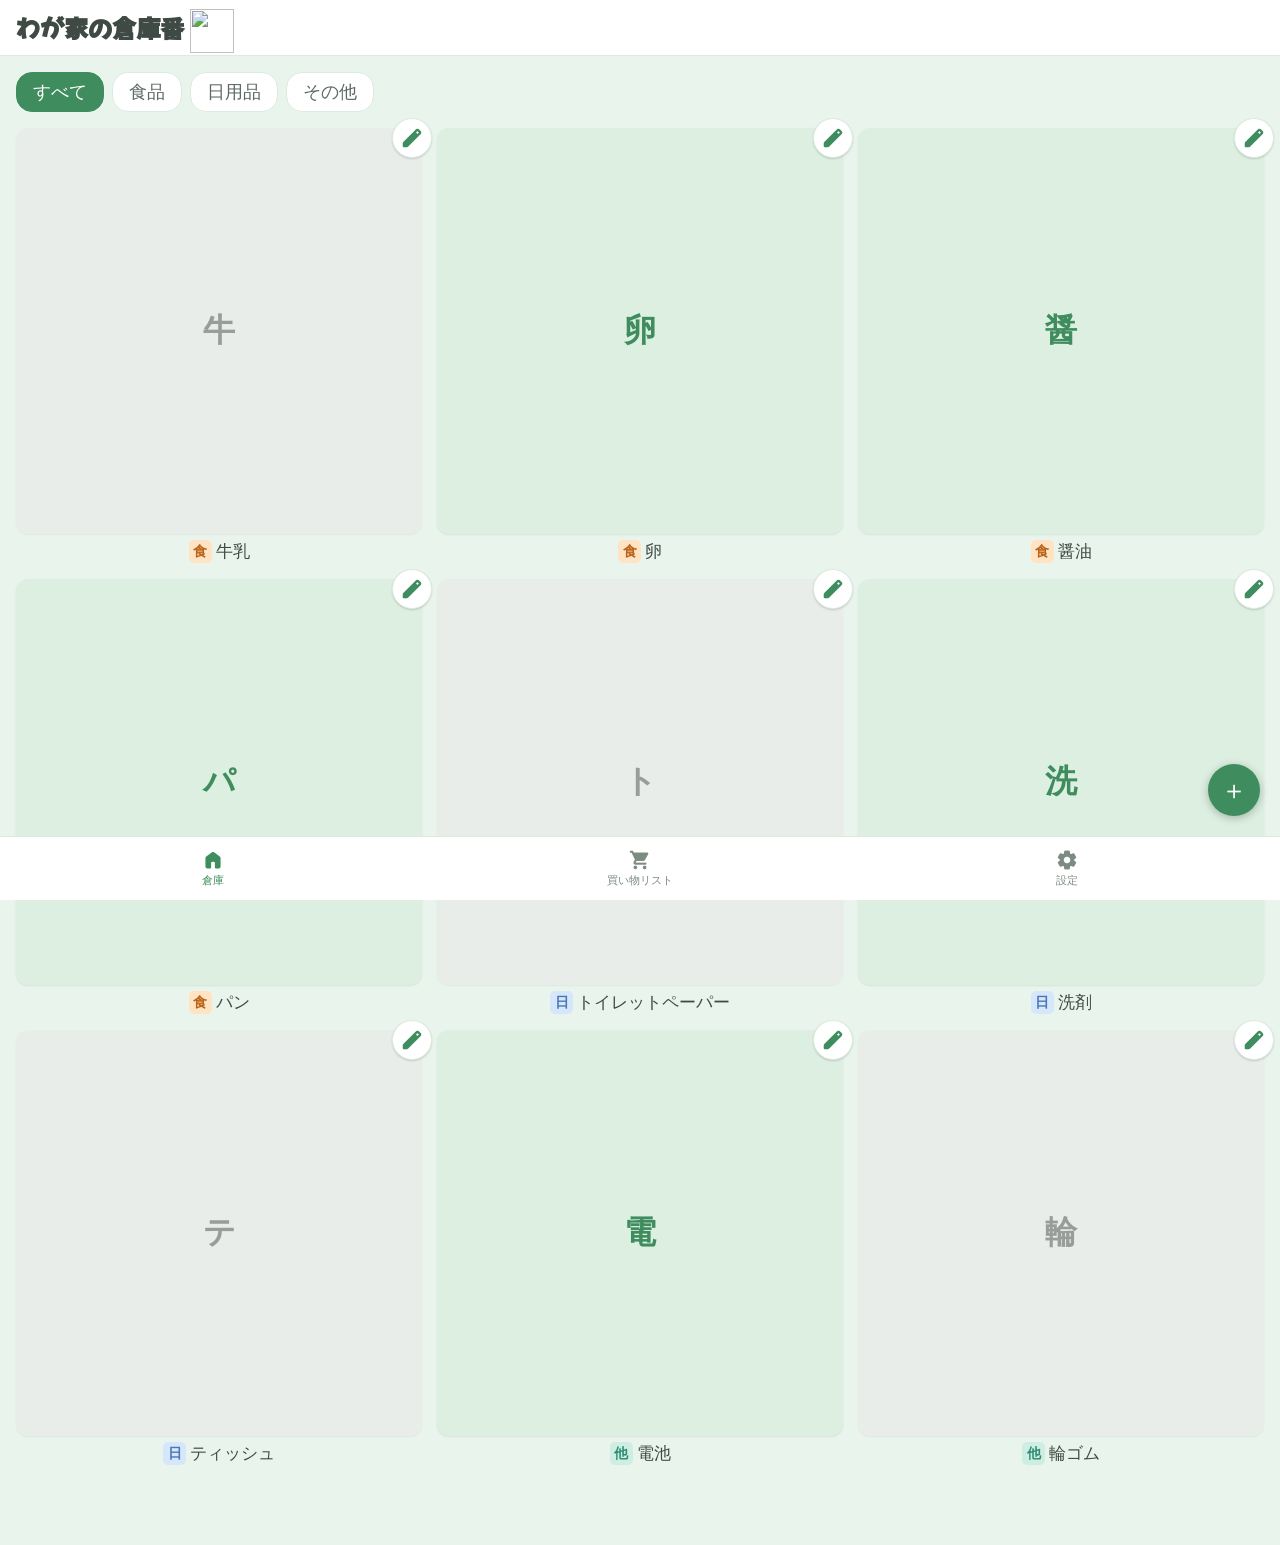
==== src/index.html @ d00335a4 "Revert "設定案内をボトムシート(案2)からトースト(案3)に変更" This reverts commit c7329b6954c779e43ad8dcbc93a99f9a216c4f69." ====
<!DOCTYPE html>
<html lang="ja">
<head>
  <meta charset="UTF-8">
  <meta name="viewport" content="width=device-width, initial-scale=1.0">
  <title>わが家の倉庫番</title>
  <link rel="preconnect" href="https://fonts.googleapis.com">
  <link rel="preconnect" href="https://fonts.gstatic.com" crossorigin>
  <link rel="stylesheet" href="https://fonts.googleapis.com/css2?family=Mochiy+Pop+One&display=swap">
  <link rel="stylesheet" href="https://fonts.googleapis.com/css2?family=Material+Symbols+Rounded:opsz,wght,FILL,GRAD@20..48,100..700,0..1,-50..200&display=block">
  <link rel="stylesheet" href="style.css">
</head>
<body>
  <!-- S2: ホーム画面（在庫リスト） -->
  <section id="screen-home" class="screen">
    <header class="app-header">
      <span class="app-header__title">
        わが家の倉庫番
        <img
          class="app-header__title-icon"
          src="https://cdn.jsdelivr.net/gh/microsoft/fluentui-emoji@main/assets/House/Color/house_color.svg"
          alt=""
        >
      </span>
    </header>

    <main class="app-main">
      <div id="category-tabs" class="category-tabs"></div>
      <div id="item-list" class="item-list"></div>
    </main>

    <button id="fab-add-item" class="fab" type="button" aria-label="アイテムを追加">＋</button>

    <nav class="bottom-nav">
      <button class="bottom-nav__item is-active" type="button" data-screen="screen-home">
        <span class="bottom-nav__icon material-symbols-rounded">home</span>
        <span class="bottom-nav__label">倉庫</span>
      </button>
      <button class="bottom-nav__item" type="button" data-screen="screen-shopping">
        <span class="bottom-nav__icon material-symbols-rounded">shopping_cart</span>
        <span class="bottom-nav__label">買い物リスト</span>
      </button>
      <button class="bottom-nav__item js-settings-btn" type="button">
        <span class="bottom-nav__icon material-symbols-rounded">settings</span>
        <span class="bottom-nav__label">設定</span>
      </button>
    </nav>
  </section>

  <!-- S3: 買い物リスト画面 -->
  <section id="screen-shopping" class="screen" hidden>
    <header class="app-header">
      <span class="app-header__title">買い物リスト</span>
      <span id="shopping-count" class="app-header__count"></span>
    </header>

    <main class="app-main">
      <div id="shopping-list"></div>
      <button id="finish-shopping-btn" class="finish-shopping-btn" type="button" hidden>買い物終了</button>
    </main>

    <nav class="bottom-nav">
      <button class="bottom-nav__item" type="button" data-screen="screen-home">
        <span class="bottom-nav__icon material-symbols-rounded">home</span>
        <span class="bottom-nav__label">倉庫</span>
      </button>
      <button class="bottom-nav__item is-active" type="button" data-screen="screen-shopping">
        <span class="bottom-nav__icon material-symbols-rounded">shopping_cart</span>
        <span class="bottom-nav__label">買い物リスト</span>
      </button>
      <button class="bottom-nav__item js-settings-btn" type="button">
        <span class="bottom-nav__icon material-symbols-rounded">settings</span>
        <span class="bottom-nav__label">設定</span>
      </button>
    </nav>
  </section>

  <!-- S5: アイコン選択画面 -->
  <section id="screen-icon-picker" class="screen" hidden>
    <header class="app-header">
      <button id="icon-picker-cancel" class="app-header__back" type="button" aria-label="キャンセル">←</button>
      <span class="app-header__title">アイコンを選択</span>
      <button id="icon-picker-confirm" class="app-header__save" type="button">決定</button>
    </header>

    <main class="app-main">
      <div class="icon-picker__preview-wrap">
        <div id="icon-picker-preview" class="item-tile__icon icon-picker__preview"></div>
      </div>

      <div class="icon-picker__actions">
        <button id="icon-picker-camera-btn" class="icon-picker__action-btn" type="button">📷 カメラで撮影</button>
        <button id="icon-picker-file-btn" class="icon-picker__action-btn" type="button">🖼 写真から選択</button>
      </div>
      <input id="icon-picker-camera-input" type="file" accept="image/*" capture="environment" hidden>
      <input id="icon-picker-file-input" type="file" accept="image/*" hidden>

      <div class="icon-picker__history">
        <span class="item-form__label">登録済みアイコンから選ぶ</span>
        <div id="icon-picker-history-grid" class="icon-picker__history-grid"></div>
      </div>
    </main>
  </section>

  <!-- S4: アイテム登録・編集画面 -->
  <section id="screen-item-form" class="screen" hidden>
    <header class="app-header">
      <button id="item-form-cancel" class="app-header__back" type="button" aria-label="キャンセル">←</button>
      <span id="item-form-title" class="app-header__title">アイテムを追加</span>
      <button id="item-form-save" class="app-header__save" type="button">保存</button>
    </header>

    <main class="app-main">
      <div class="item-form__icon-preview-wrap">
        <button id="item-form-icon-preview-btn" class="item-tile__icon item-form__icon-preview" type="button" aria-label="アイコンを選択"></button>
        <p class="item-form__icon-hint">タップしてアイコンを選択</p>
      </div>

      <label class="item-form__field">
        <span class="item-form__label">アイテム名</span>
        <input id="item-form-name" class="item-form__input" type="text" placeholder="例：牛乳">
      </label>

      <div class="item-form__field">
        <span class="item-form__label">カテゴリ</span>
        <div id="item-form-category" class="item-form__chip-group"></div>
      </div>

      <div class="item-form__field">
        <span class="item-form__label">在庫状態</span>
        <div id="item-form-status" class="item-form__chip-group"></div>
      </div>

      <label class="item-form__field">
        <span class="item-form__label">メモ（任意）</span>
        <textarea id="item-form-memo" class="item-form__textarea" rows="3" placeholder="例：〇〇スーパーの安いやつ"></textarea>
      </label>

      <button id="item-form-delete" class="item-form__delete" type="button" hidden>このアイテムを削除</button>
    </main>
  </section>

  <!-- メモ確認用モーダル -->
  <div id="memo-modal-overlay" class="modal-overlay" hidden>
    <div class="modal-card">
      <span class="modal-card__icon material-symbols-rounded">sticky_note_2</span>
      <p id="memo-modal-text" class="modal-card__text"></p>
      <button id="memo-modal-close" class="modal-card__close-btn" type="button">閉じる</button>
    </div>
  </div>

  <!-- 設定案内用ボトムシート -->
  <div id="settings-sheet-overlay" class="sheet-overlay" hidden>
    <div class="sheet-card">
      <div class="sheet-card__handle"></div>
      <span class="sheet-card__icon material-symbols-rounded">settings</span>
      <p class="sheet-card__text">設定機能は後日実装予定です</p>
      <button id="settings-sheet-close" class="sheet-card__close-btn" type="button">閉じる</button>
    </div>
  </div>

  <script src="script.js"></script>
</body>
</html>
---- src/style.css ----
:root {
  /* パステル配色の基本パレット（グリーン系） */
  --color-bg: #e9f5ec;
  --color-surface: #ffffff;
  --color-text: #3f4a44;
  --color-text-secondary: #5c6a62;
  --color-text-soft: #7c8c82;
  --color-text-faint: #a9b7ae;
  --color-border: #dcebe0;
  --color-primary: #3f8c5e;
  --color-primary-soft: #dcefe0;
  --color-danger: #c9607a;
  --color-danger-border: #f0c6d1;
  --color-success-bg: #cdebd4;
}

* {
  box-sizing: border-box;
}

body {
  margin: 0;
  font-family: system-ui, -apple-system, "Segoe UI", Roboto, sans-serif;
  background: var(--color-bg);
  color: var(--color-text);
}

/* ヘッダー */
.app-header {
  position: fixed;
  top: 0;
  left: 0;
  right: 0;
  height: 56px;
  display: flex;
  align-items: center;
  justify-content: space-between;
  padding: 0 16px;
  background: var(--color-surface);
  border-bottom: 1px solid var(--color-border);
  z-index: 10;
}

.app-header__title {
  font-size: 24px;
  font-weight: bold;
  display: flex;
  align-items: center;
}

/* アプリ名(わが家の倉庫番)だけ特徴的な丸ゴシック系フォントにする */
#screen-home .app-header__title {
  font-family: "Mochiy Pop One", sans-serif;
  font-weight: 700;
}

.app-header__title-icon {
  width: 44px;
  height: 44px;
  margin-left: 6px;
  position: relative;
  top: 3px;
}

.app-header__count {
  font-size: 13px;
  color: var(--color-text-soft);
}

/* メインコンテンツ（ヘッダー・下部ナビの高さだけ余白を確保） */
.app-main {
  padding: 72px 16px calc(64px + 16px);
  min-height: 100vh;
}

/* 下部ナビゲーション */
.bottom-nav {
  position: fixed;
  bottom: 0;
  left: 0;
  right: 0;
  height: 64px;
  display: flex;
  background: var(--color-surface);
  border-top: 1px solid var(--color-border);
  z-index: 10;
}

.bottom-nav__item {
  flex: 1;
  display: flex;
  flex-direction: column;
  align-items: center;
  justify-content: center;
  gap: 2px;
  background: none;
  border: none;
  color: var(--color-text-soft);
  font-size: 11px;
  cursor: pointer;
}

.bottom-nav__item.is-active {
  color: var(--color-primary);
}

.bottom-nav__icon {
  font-size: 22px;
}

/* Material Symbols Rounded: 丸みのある塗りつぶしアイコンとして使う共通設定 */
.material-symbols-rounded {
  font-family: "Material Symbols Rounded";
  font-weight: normal;
  font-style: normal;
  line-height: 1;
  letter-spacing: normal;
  text-transform: none;
  white-space: nowrap;
  word-wrap: normal;
  direction: ltr;
  -webkit-font-smoothing: antialiased;
  font-variation-settings:
    "FILL" 1,
    "wght" 500,
    "GRAD" 25,
    "opsz" 24;
}

/* カテゴリタブ（S2ホーム画面） */
.category-tabs {
  display: flex;
  gap: 8px;
  margin-bottom: 16px;
  overflow-x: auto;
  -webkit-overflow-scrolling: touch;
}

.category-tabs__item {
  flex-shrink: 0;
  padding: 7px 16px;
  border-radius: 16px;
  border: 1px solid var(--color-border);
  background: var(--color-surface);
  color: var(--color-text-secondary);
  font-size: 18px;
  cursor: pointer;
  white-space: nowrap;
}

.category-tabs__item.is-active {
  background: var(--color-primary);
  border-color: var(--color-primary);
  color: #ffffff;
}

/* アイテム一覧（S2ホーム画面）: 横3列のグリッド表示 */
.item-grid {
  display: grid;
  grid-template-columns: repeat(3, 1fr);
  gap: 16px 15px;
}

.item-tile {
  display: flex;
  flex-direction: column;
  align-items: center;
  min-width: 0; /* グリッドの既定min-widthのせいで、文字を大きくすると枠がはみ出すのを防ぐ */
  cursor: pointer;
  user-select: none;
}

.item-tile:active .item-tile__icon {
  transform: scale(0.96);
}

.item-tile__icon {
  width: 100%;
  aspect-ratio: 1 / 1;
  border-radius: 12px;
  background: var(--color-primary-soft);
  color: var(--color-primary);
  display: flex;
  align-items: center;
  justify-content: center;
  font-size: 32px;
  font-weight: bold;
  box-shadow: 0 1px 2px rgba(0, 0, 0, 0.08);
  transition: transform 0.1s, filter 0.15s;
  overflow: hidden;
}

.item-tile__icon img {
  width: 100%;
  height: 100%;
  object-fit: cover;
}

/* 在庫切れ（要購入）はモノクロ表示にして一目で分かるようにする */
.item-tile__icon--out-of-stock {
  filter: grayscale(100%);
  opacity: 0.7;
}

.item-tile__icon-wrap {
  position: relative;
  width: 100%;
}

.item-tile__edit-btn {
  position: absolute;
  top: -10px;
  right: -10px;
  width: 40px;
  height: 40px;
  display: flex;
  align-items: center;
  justify-content: center;
  border-radius: 50%;
  border: 1px solid var(--color-border);
  background: var(--color-surface);
  color: var(--color-primary);
  font-size: 24px;
  cursor: pointer;
  box-shadow: 0 1px 2px rgba(0, 0, 0, 0.15);
}

.item-tile__name {
  margin-top: 6px;
  display: flex;
  align-items: center;
  justify-content: center;
  gap: 4px;
  width: 100%;
  font-size: 17px;
  line-height: 1.3;
  text-align: center;
}

.item-tile__name-text {
  min-width: 0;
  overflow: hidden;
  text-overflow: ellipsis;
  white-space: nowrap;
}

.item-tile__memo-btn {
  flex-shrink: 0;
  border: none;
  background: none;
  padding: 0;
  font-size: 21px;
  line-height: 1;
  color: #e0a233;
  cursor: pointer;
}

.item-tile__category-badge {
  flex-shrink: 0;
  display: inline-flex;
  align-items: center;
  justify-content: center;
  width: 23px;
  height: 23px;
  border-radius: 5px;
  font-size: 14px;
  font-weight: bold;
}

/* フローティングアクションボタン（S2ホーム画面） */
.fab {
  position: fixed;
  right: 20px;
  bottom: calc(64px + 20px);
  width: 52px;
  height: 52px;
  border-radius: 50%;
  border: none;
  background: var(--color-primary);
  color: #ffffff;
  font-size: 26px;
  line-height: 1;
  box-shadow: 0 2px 8px rgba(0, 0, 0, 0.25);
  cursor: pointer;
  z-index: 11;
}

/* 画面切り替え: hidden属性が付いた画面は非表示 */
.screen[hidden] {
  display: none;
}

/* S3: 買い物リスト画面 */
.shopping-list__category {
  margin: 20px 0 8px;
  font-size: 14px;
  color: var(--color-text-soft);
}

.shopping-list__category:first-child {
  margin-top: 0;
}

.shopping-list__empty {
  margin-top: 40px;
  text-align: center;
  color: var(--color-text-faint);
  font-size: 14px;
}

.shopping-item {
  display: flex;
  align-items: center;
  gap: 12px;
  padding: 12px;
  margin-bottom: 8px;
  background: var(--color-surface);
  border-radius: 8px;
  box-shadow: 0 1px 2px rgba(0, 0, 0, 0.08);
  cursor: pointer;
}

.shopping-item__checkbox {
  flex-shrink: 0;
  width: 20px;
  height: 20px;
}

.shopping-item__icon {
  flex-shrink: 0;
  width: 36px;
  height: 36px;
  display: flex;
  align-items: center;
  justify-content: center;
  border-radius: 8px;
  background: var(--color-primary-soft);
  color: var(--color-primary);
  font-weight: bold;
  font-size: 14px;
  overflow: hidden;
}

.shopping-item__icon img {
  width: 100%;
  height: 100%;
  object-fit: cover;
}

.shopping-item__name-wrap {
  flex: 1;
  min-width: 0;
  display: flex;
  flex-direction: column;
  gap: 2px;
}

.shopping-item__name {
  font-size: 15px;
}

.shopping-item__memo {
  font-size: 12px;
  color: var(--color-text-soft);
}

.shopping-item.is-checked {
  background: var(--color-success-bg);
}

.shopping-item.is-checked .shopping-item__name,
.shopping-item.is-checked .shopping-item__memo {
  color: var(--color-text-faint);
  text-decoration: line-through;
}

.finish-shopping-btn {
  width: 100%;
  padding: 14px;
  margin-top: 16px;
  border: none;
  border-radius: 8px;
  background: var(--color-primary);
  color: #ffffff;
  font-size: 15px;
  font-weight: bold;
  cursor: pointer;
}

.finish-shopping-btn:disabled {
  background: var(--color-primary-soft);
  cursor: default;
}

/* S4: アイテム登録・編集画面 */
.app-header__back {
  background: none;
  border: none;
  font-size: 20px;
  cursor: pointer;
  padding: 4px 8px;
  margin-left: -8px;
}

.app-header__save {
  background: none;
  border: none;
  font-size: 15px;
  font-weight: bold;
  color: var(--color-primary);
  cursor: pointer;
  padding: 4px 8px;
}

.item-form__icon-preview-wrap {
  display: flex;
  flex-direction: column;
  align-items: center;
  margin-bottom: 24px;
}

.item-form__icon-preview {
  width: 96px;
  font-size: 36px;
  border: none;
  padding: 0;
  overflow: hidden;
  cursor: pointer;
}

.item-form__icon-preview img {
  width: 100%;
  height: 100%;
  object-fit: cover;
}

.item-form__icon-hint {
  margin: 8px 0 0;
  font-size: 11px;
  color: var(--color-text-faint);
  text-align: center;
}

.item-form__field {
  display: block;
  margin-bottom: 20px;
}

.item-form__label {
  display: block;
  margin-bottom: 6px;
  font-size: 13px;
  color: var(--color-text-secondary);
}

.item-form__input,
.item-form__textarea {
  width: 100%;
  padding: 10px 12px;
  border: 1px solid var(--color-border);
  border-radius: 8px;
  background: var(--color-surface);
  font-size: 15px;
  font-family: inherit;
}

.item-form__textarea {
  resize: vertical;
}

.item-form__chip-group {
  display: flex;
  gap: 8px;
  flex-wrap: wrap;
}

.item-form__chip {
  padding: 8px 16px;
  border-radius: 16px;
  border: 1px solid var(--color-border);
  background: var(--color-surface);
  color: var(--color-text-secondary);
  font-size: 13px;
  cursor: pointer;
}

.item-form__chip.is-selected {
  background: var(--color-primary);
  border-color: var(--color-primary);
  color: #ffffff;
  font-weight: bold;
}

.item-form__delete {
  width: 100%;
  padding: 12px;
  margin-top: 12px;
  border: 1px solid var(--color-danger-border);
  border-radius: 8px;
  background: var(--color-surface);
  color: var(--color-danger);
  font-size: 14px;
  cursor: pointer;
}

/* S5: アイコン選択画面 */
.icon-picker__preview-wrap {
  display: flex;
  justify-content: center;
  margin-bottom: 20px;
}

.icon-picker__preview {
  width: 120px;
  font-size: 44px;
  overflow: hidden;
}

.icon-picker__preview img {
  width: 100%;
  height: 100%;
  object-fit: cover;
}

.icon-picker__actions {
  display: flex;
  flex-direction: column;
  gap: 10px;
  margin-bottom: 24px;
}

.icon-picker__action-btn {
  padding: 12px;
  border: 1px solid var(--color-border);
  border-radius: 8px;
  background: var(--color-surface);
  color: var(--color-text);
  font-size: 14px;
  cursor: pointer;
}

.icon-picker__history-grid {
  display: grid;
  grid-template-columns: repeat(4, 1fr);
  gap: 10px;
  margin-top: 10px;
}

.icon-picker__history-item {
  width: 100%;
  aspect-ratio: 1 / 1;
  border-radius: 8px;
  border: 2px solid transparent;
  overflow: hidden;
  padding: 0;
  cursor: pointer;
  background: var(--color-primary-soft);
}

.icon-picker__history-item.is-selected {
  border-color: var(--color-primary);
}

.icon-picker__history-item img {
  width: 100%;
  height: 100%;
  object-fit: cover;
}

.icon-picker__history-empty {
  margin-top: 8px;
  font-size: 12px;
  color: var(--color-text-faint);
}

/* メモ確認用モーダル */
.modal-overlay {
  position: fixed;
  inset: 0;
  background: rgba(63, 74, 68, 0.4);
  display: flex;
  align-items: center;
  justify-content: center;
  padding: 24px;
  z-index: 50;
}

.modal-overlay[hidden] {
  display: none;
}

.modal-card {
  width: 100%;
  max-width: 320px;
  background: var(--color-surface);
  border-radius: 20px;
  padding: 28px 22px 22px;
  text-align: center;
  box-shadow: 0 8px 24px rgba(0, 0, 0, 0.2);
}

.modal-card__icon {
  font-size: 40px;
  color: #e0a233;
  margin-bottom: 12px;
}

.modal-card__text {
  margin: 0 0 20px;
  font-size: 16px;
  line-height: 1.6;
  color: var(--color-text);
  white-space: pre-wrap;
  word-break: break-word;
}

.modal-card__close-btn {
  width: 100%;
  padding: 12px;
  border: none;
  border-radius: 24px;
  background: var(--color-primary);
  color: #ffffff;
  font-size: 15px;
  font-weight: bold;
  cursor: pointer;
}

/* 設定案内用ボトムシート */
.sheet-overlay {
  position: fixed;
  inset: 0;
  background: rgba(63, 74, 68, 0.4);
  display: flex;
  align-items: flex-end;
  justify-content: center;
  z-index: 50;
}

.sheet-overlay[hidden] {
  display: none;
}

.sheet-card {
  width: 100%;
  max-width: 480px;
  background: var(--color-surface);
  border-radius: 24px 24px 0 0;
  padding: 10px 22px 28px;
  text-align: center;
  box-shadow: 0 -4px 16px rgba(0, 0, 0, 0.15);
  animation: sheet-slide-up 0.25s ease-out;
}

@keyframes sheet-slide-up {
  from {
    transform: translateY(100%);
  }
  to {
    transform: translateY(0);
  }
}

.sheet-card__handle {
  width: 36px;
  height: 4px;
  margin: 4px auto 16px;
  border-radius: 2px;
  background: var(--color-border);
}

.sheet-card__icon {
  font-size: 36px;
  color: var(--color-primary);
  margin-bottom: 8px;
}

.sheet-card__text {
  margin: 0 0 20px;
  font-size: 15px;
  color: var(--color-text);
}

.sheet-card__close-btn {
  width: 100%;
  padding: 12px;
  border: none;
  border-radius: 24px;
  background: var(--color-primary-soft);
  color: var(--color-primary);
  font-size: 15px;
  font-weight: bold;
  cursor: pointer;
}
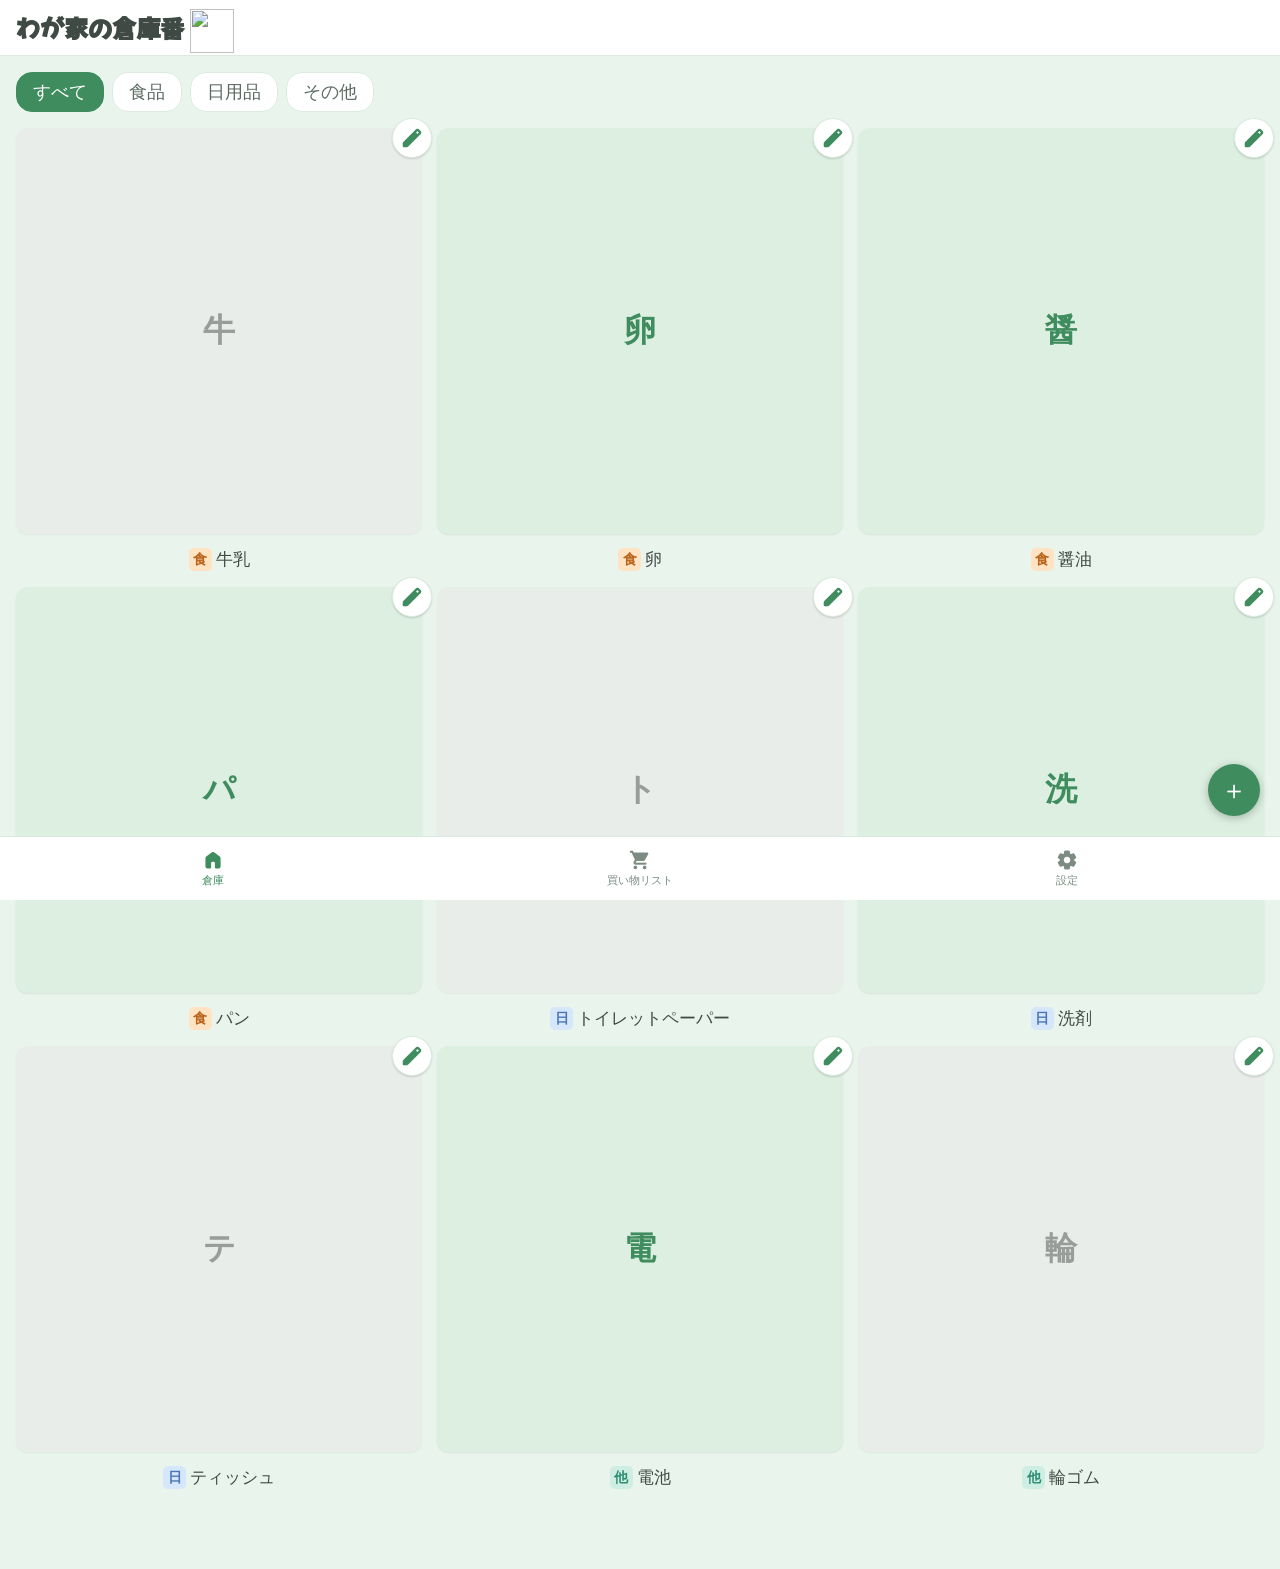
==== commit f66fbfe1: "メモモーダルのタイトルに下線を追加し、名前なしアイテムの表示文言を変更 - 「(アイテム名)のメモ」と本文を別要素に分離し、タイトル部分にだけ下線(text-decoration)を   付けて視認性" ====
--- a/src/index.html
+++ b/src/index.html
@@ -144,6 +144,7 @@
   <div id="memo-modal-overlay" class="modal-overlay" hidden>
     <div class="modal-card">
       <span class="modal-card__icon material-symbols-rounded">sticky_note_2</span>
+      <p id="memo-modal-title" class="modal-card__title"></p>
       <p id="memo-modal-text" class="modal-card__text"></p>
       <button id="memo-modal-close" class="modal-card__close-btn" type="button">閉じる</button>
     </div>
--- a/src/style.css
+++ b/src/style.css
@@ -226,7 +226,7 @@
 }
 
 .item-tile__name {
-  margin-top: 6px;
+  margin-top: 14px; /* 画像右下のメモボタンと重ならないよう、編集ボタンの時より広めに確保 */
   display: flex;
   align-items: center;
   justify-content: center;
@@ -245,14 +245,21 @@
 }
 
 .item-tile__memo-btn {
-  flex-shrink: 0;
-  border: none;
-  background: none;
-  padding: 0;
-  font-size: 21px;
-  line-height: 1;
+  position: absolute;
+  bottom: -10px;
+  right: -10px;
+  width: 40px;
+  height: 40px;
+  display: flex;
+  align-items: center;
+  justify-content: center;
+  border-radius: 50%;
+  border: 1px solid var(--color-border);
+  background: var(--color-surface);
   color: #e0a233;
-  cursor: pointer;
+  font-size: 24px;
+  cursor: pointer;
+  box-shadow: 0 1px 2px rgba(0, 0, 0, 0.15);
 }
 
 .item-tile__category-badge {
@@ -605,6 +612,15 @@
   margin-bottom: 12px;
 }
 
+.modal-card__title {
+  margin: 0 0 12px;
+  font-size: 16px;
+  font-weight: bold;
+  color: var(--color-text);
+  text-decoration: underline;
+  text-underline-offset: 3px;
+}
+
 .modal-card__text {
   margin: 0 0 20px;
   font-size: 16px;
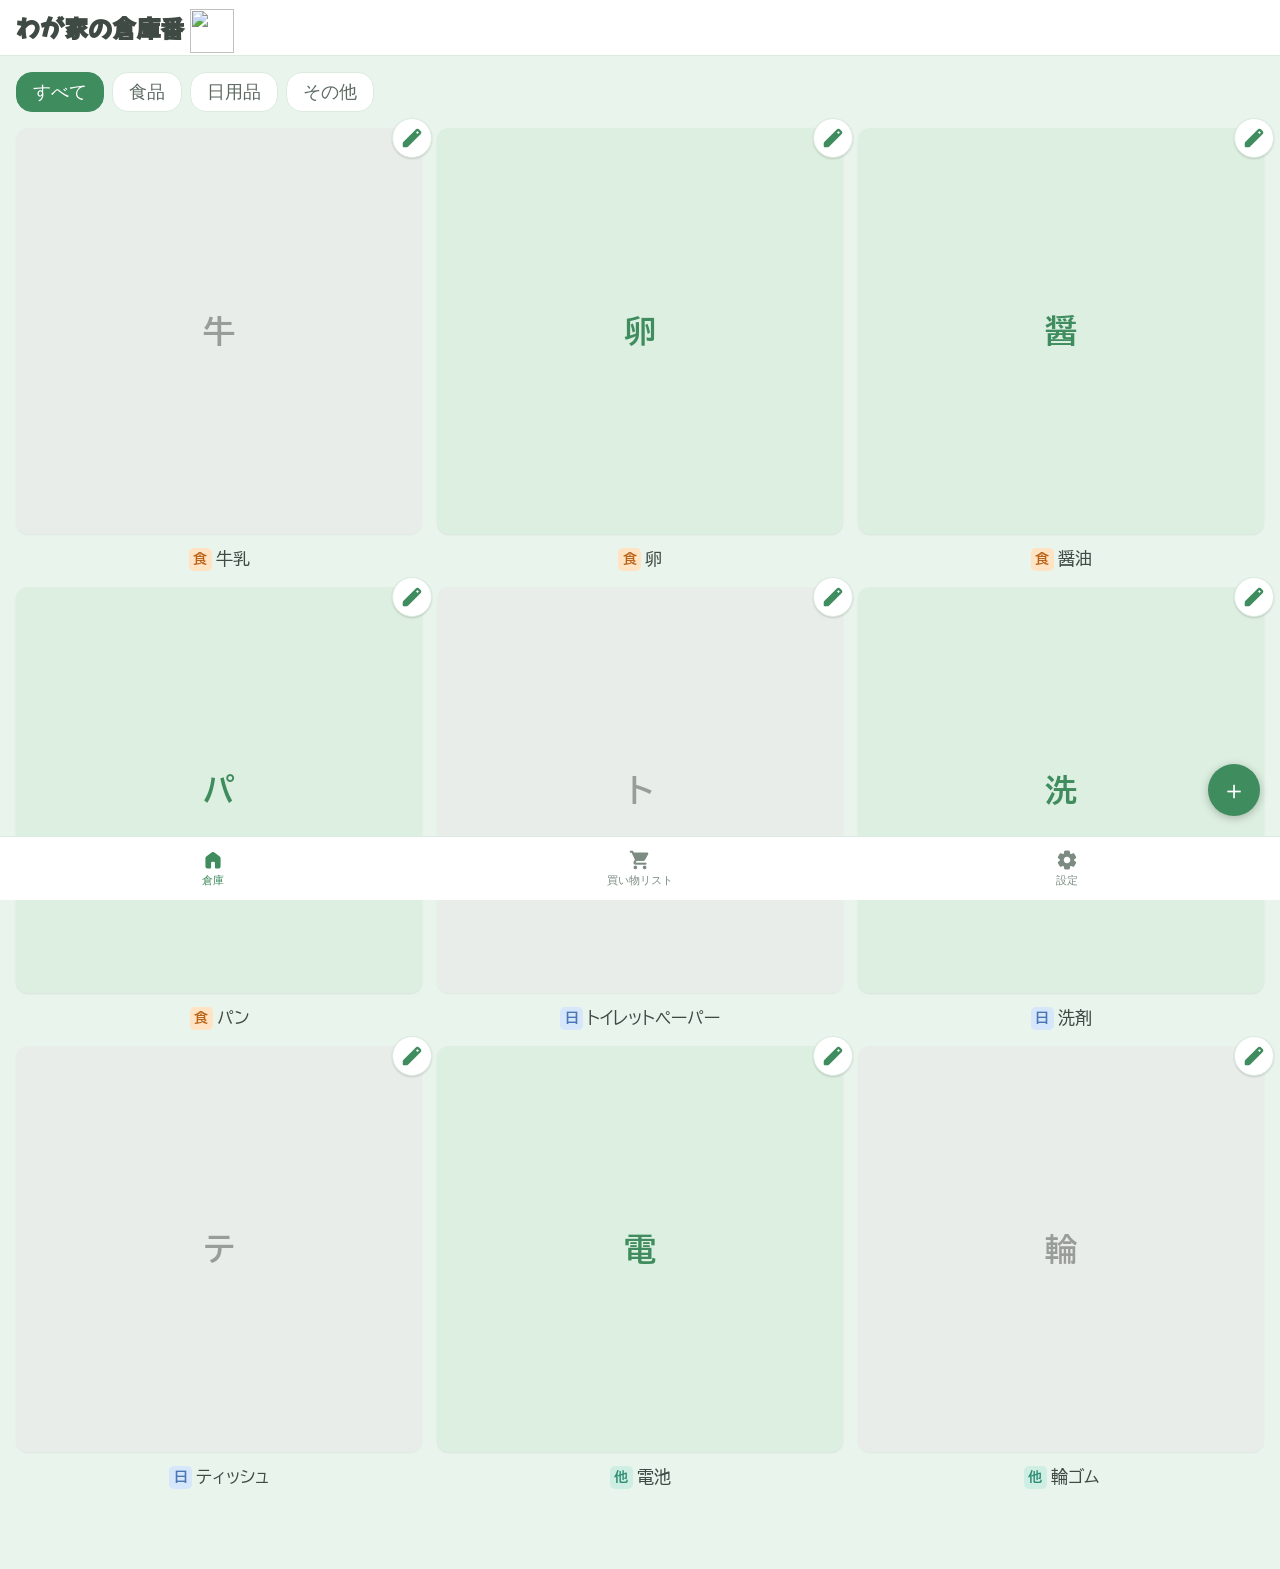
==== commit 20c42c7e: "本文フォントをBIZ UDPGothic(UDフォント)に変更 - Google Fontsから「BIZ UDPGothic」(400/700)を読み込み、bodyのフォントスタックの   先頭に設定" ====
--- a/src/index.html
+++ b/src/index.html
@@ -6,7 +6,7 @@
   <title>わが家の倉庫番</title>
   <link rel="preconnect" href="https://fonts.googleapis.com">
   <link rel="preconnect" href="https://fonts.gstatic.com" crossorigin>
-  <link rel="stylesheet" href="https://fonts.googleapis.com/css2?family=Mochiy+Pop+One&display=swap">
+  <link rel="stylesheet" href="https://fonts.googleapis.com/css2?family=Mochiy+Pop+One&family=BIZ+UDPGothic:wght@400;700&display=swap">
   <link rel="stylesheet" href="https://fonts.googleapis.com/css2?family=Material+Symbols+Rounded:opsz,wght,FILL,GRAD@20..48,100..700,0..1,-50..200&display=block">
   <link rel="stylesheet" href="style.css">
 </head>
@@ -150,6 +150,15 @@
     </div>
   </div>
 
+  <!-- アイテム保存時の入力チェック用モーダル -->
+  <div id="validation-modal-overlay" class="modal-overlay" hidden>
+    <div class="modal-card">
+      <span class="modal-card__icon modal-card__icon--danger material-symbols-rounded">error</span>
+      <p class="modal-card__text">アイテム名を入力するか、画像を設定してください</p>
+      <button id="validation-modal-close" class="modal-card__close-btn" type="button">閉じる</button>
+    </div>
+  </div>
+
   <!-- 設定案内用ボトムシート -->
   <div id="settings-sheet-overlay" class="sheet-overlay" hidden>
     <div class="sheet-card">
--- a/src/style.css
+++ b/src/style.css
@@ -20,7 +20,7 @@
 
 body {
   margin: 0;
-  font-family: system-ui, -apple-system, "Segoe UI", Roboto, sans-serif;
+  font-family: "BIZ UDPGothic", system-ui, -apple-system, "Segoe UI", Roboto, sans-serif;
   background: var(--color-bg);
   color: var(--color-text);
 }
@@ -612,6 +612,10 @@
   margin-bottom: 12px;
 }
 
+.modal-card__icon--danger {
+  color: var(--color-danger);
+}
+
 .modal-card__title {
   margin: 0 0 12px;
   font-size: 16px;
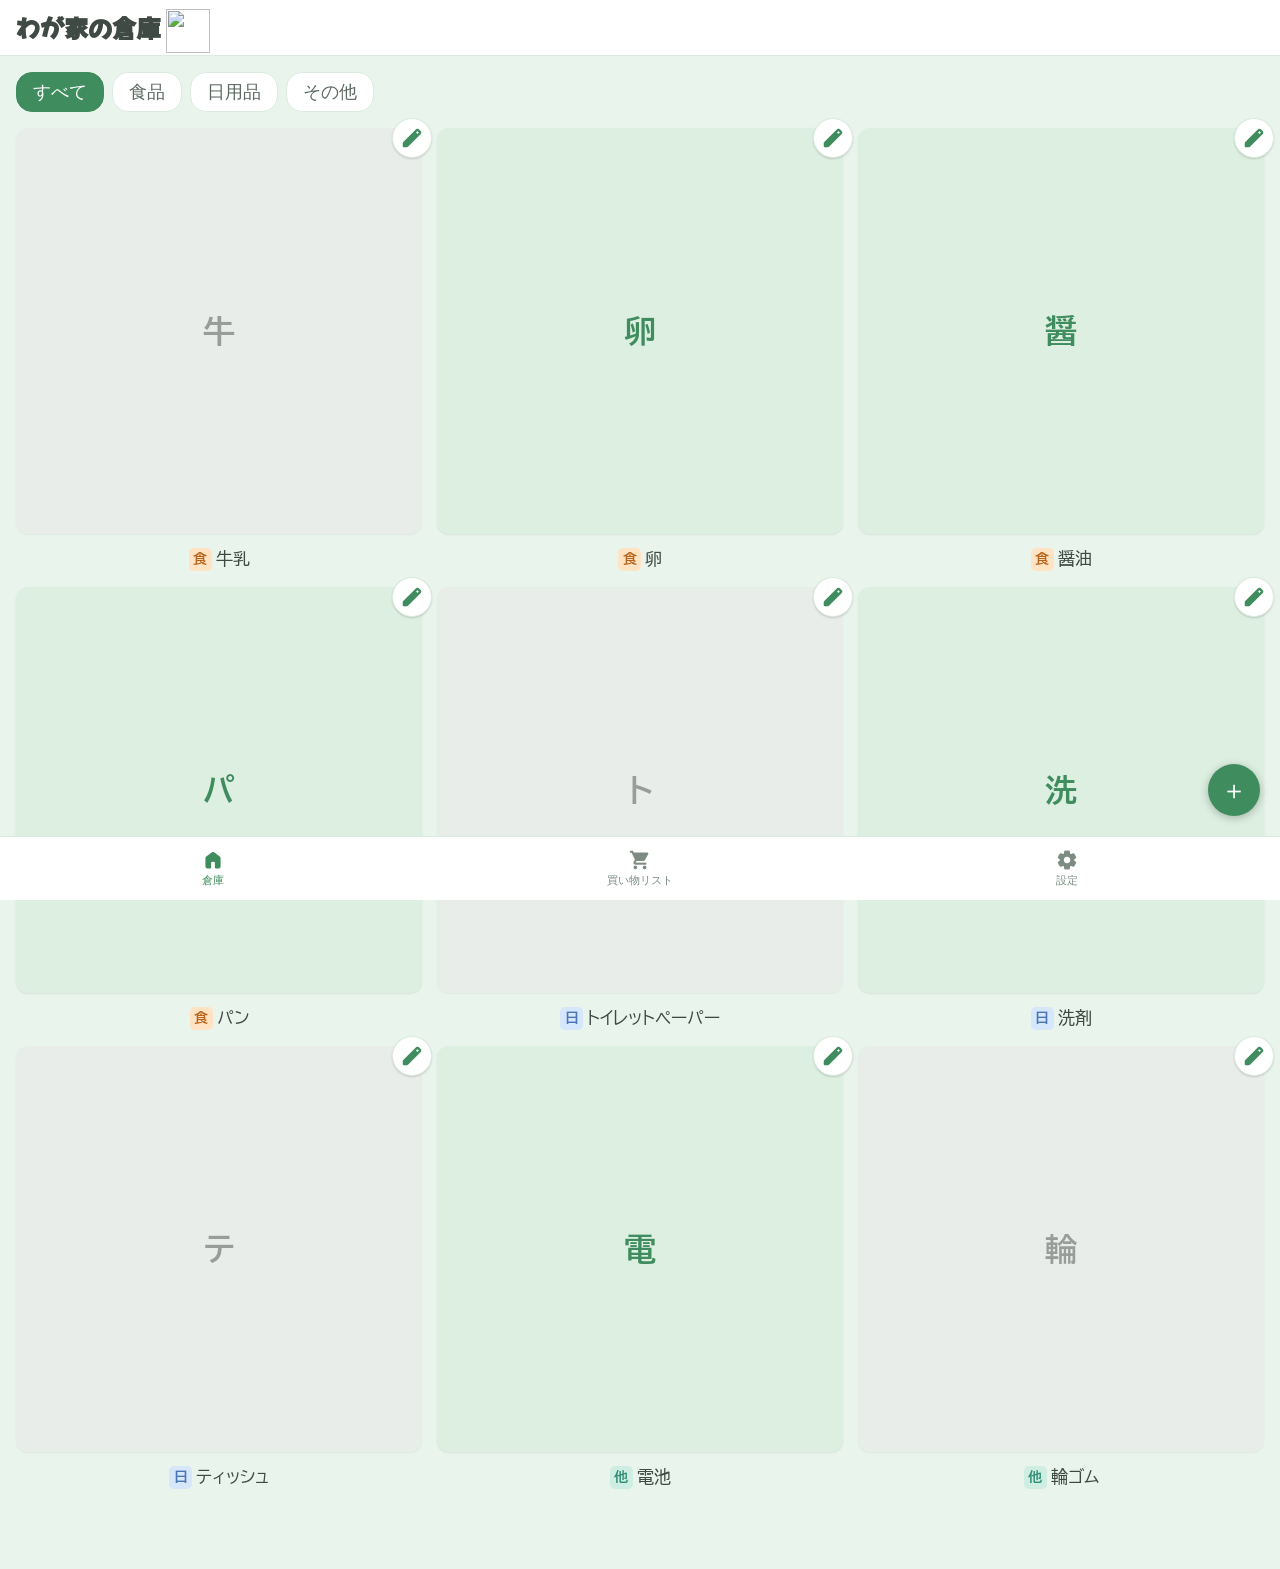
==== commit 5a52312e: "アプリ名を「わが家の倉庫番」から「わが家の倉庫」に変更 - src/index.html(タイトルタグ・ヘッダー表示)、ルートのindex.html(タイトル・リンク文言)、   style.cssの" ====
--- a/src/index.html
+++ b/src/index.html
@@ -3,7 +3,7 @@
 <head>
   <meta charset="UTF-8">
   <meta name="viewport" content="width=device-width, initial-scale=1.0">
-  <title>わが家の倉庫番</title>
+  <title>わが家の倉庫</title>
   <link rel="preconnect" href="https://fonts.googleapis.com">
   <link rel="preconnect" href="https://fonts.gstatic.com" crossorigin>
   <link rel="stylesheet" href="https://fonts.googleapis.com/css2?family=Mochiy+Pop+One&family=BIZ+UDPGothic:wght@400;700&display=swap">
@@ -15,7 +15,7 @@
   <section id="screen-home" class="screen">
     <header class="app-header">
       <span class="app-header__title">
-        わが家の倉庫番
+        わが家の倉庫
         <img
           class="app-header__title-icon"
           src="https://cdn.jsdelivr.net/gh/microsoft/fluentui-emoji@main/assets/House/Color/house_color.svg"
--- a/src/style.css
+++ b/src/style.css
@@ -48,7 +48,7 @@
   align-items: center;
 }
 
-/* アプリ名(わが家の倉庫番)だけ特徴的な丸ゴシック系フォントにする */
+/* アプリ名(わが家の倉庫)だけ特徴的な丸ゴシック系フォントにする */
 #screen-home .app-header__title {
   font-family: "Mochiy Pop One", sans-serif;
   font-weight: 700;
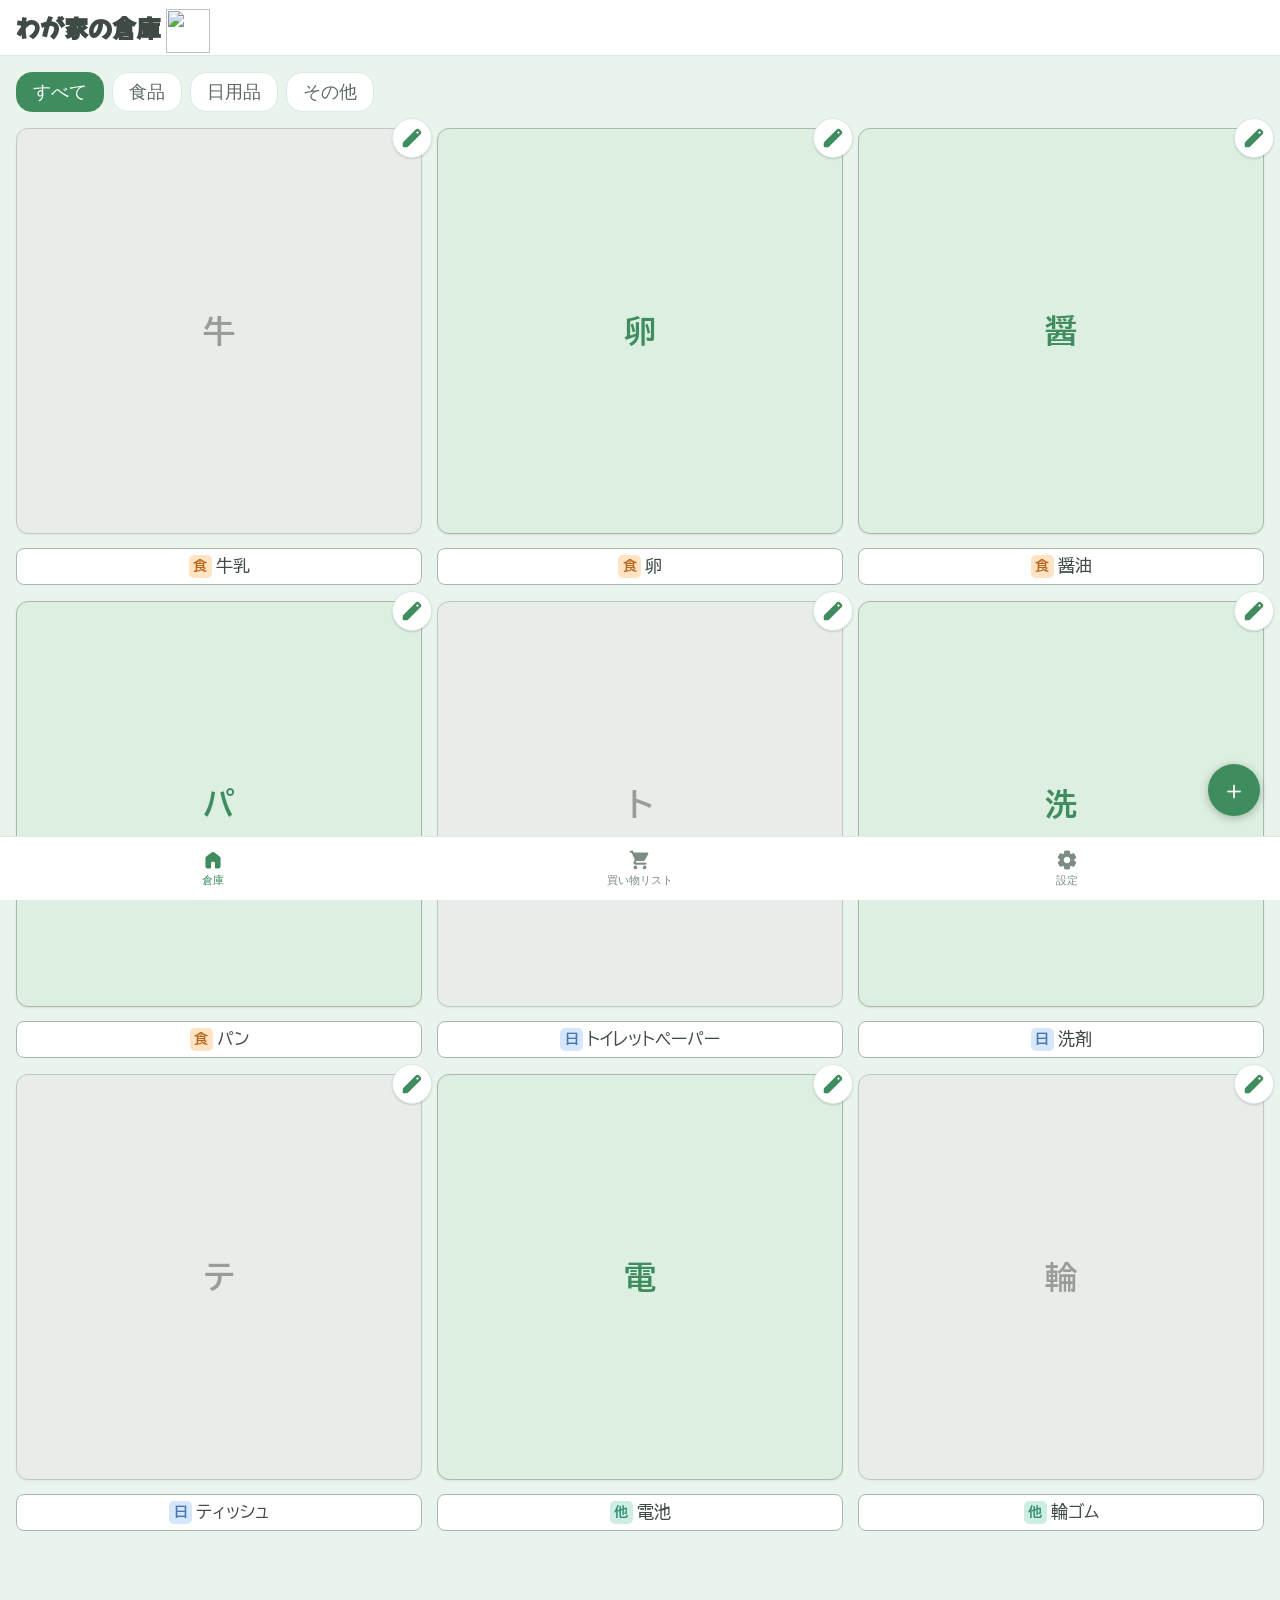
==== commit dafc89df: "アイコン選択画面の撮影・写真選択ボタンの文字サイズとアイコンを変更 文字サイズを他のボタンと同じ15px太字に統一し、絵文字アイコンを Material Symbols Roundedのアイコンに置き" ====
--- a/src/index.html
+++ b/src/index.html
@@ -50,7 +50,14 @@
   <!-- S3: 買い物リスト画面 -->
   <section id="screen-shopping" class="screen" hidden>
     <header class="app-header">
-      <span class="app-header__title">買い物リスト</span>
+      <span class="app-header__title">
+        買い物リスト
+        <img
+          class="app-header__title-icon"
+          src="https://cdn.jsdelivr.net/gh/microsoft/fluentui-emoji@main/assets/Shopping%20cart/Color/shopping_cart_color.svg"
+          alt=""
+        >
+      </span>
       <span id="shopping-count" class="app-header__count"></span>
     </header>
 
@@ -89,8 +96,14 @@
       </div>
 
       <div class="icon-picker__actions">
-        <button id="icon-picker-camera-btn" class="icon-picker__action-btn" type="button">📷 カメラで撮影</button>
-        <button id="icon-picker-file-btn" class="icon-picker__action-btn" type="button">🖼 写真から選択</button>
+        <button id="icon-picker-camera-btn" class="icon-picker__action-btn" type="button">
+          <span class="material-symbols-rounded icon-picker__action-icon">photo_camera</span>
+          カメラで撮影
+        </button>
+        <button id="icon-picker-file-btn" class="icon-picker__action-btn" type="button">
+          <span class="material-symbols-rounded icon-picker__action-icon">photo_library</span>
+          写真から選択
+        </button>
       </div>
       <input id="icon-picker-camera-input" type="file" accept="image/*" capture="environment" hidden>
       <input id="icon-picker-file-input" type="file" accept="image/*" hidden>
@@ -169,6 +182,27 @@
     </div>
   </div>
 
+  <!-- アイテム削除確認用ボトムシート -->
+  <div id="delete-confirm-sheet-overlay" class="sheet-overlay" hidden>
+    <div class="sheet-card">
+      <div class="sheet-card__handle"></div>
+      <span class="sheet-card__icon sheet-card__icon--danger material-symbols-rounded">delete</span>
+      <p class="sheet-card__text">このアイテムを削除しますか？</p>
+      <button id="delete-confirm-sheet-confirm" class="sheet-card__delete-btn" type="button">削除する</button>
+      <button id="delete-confirm-sheet-cancel" class="sheet-card__close-btn" type="button">キャンセル</button>
+    </div>
+  </div>
+
+  <!-- 保存失敗時のお知らせ用ボトムシート -->
+  <div id="storage-error-sheet-overlay" class="sheet-overlay" hidden>
+    <div class="sheet-card">
+      <div class="sheet-card__handle"></div>
+      <span class="sheet-card__icon sheet-card__icon--danger material-symbols-rounded">error</span>
+      <p class="sheet-card__text">保存に失敗しました。写真のサイズが大きいか、この端末の保存容量の上限に達している可能性があります。</p>
+      <button id="storage-error-sheet-close" class="sheet-card__close-btn" type="button">閉じる</button>
+    </div>
+  </div>
+
   <script src="script.js"></script>
 </body>
 </html>
--- a/src/style.css
+++ b/src/style.css
@@ -48,8 +48,9 @@
   align-items: center;
 }
 
-/* アプリ名(わが家の倉庫)だけ特徴的な丸ゴシック系フォントにする */
-#screen-home .app-header__title {
+/* アプリ名・画面タイトルは特徴的な丸ゴシック系フォントで統一する */
+#screen-home .app-header__title,
+#screen-shopping .app-header__title {
   font-family: "Mochiy Pop One", sans-serif;
   font-weight: 700;
 }
@@ -178,6 +179,7 @@
   width: 100%;
   aspect-ratio: 1 / 1;
   border-radius: 12px;
+  border: 1px solid var(--color-text-faint);
   background: var(--color-primary-soft);
   color: var(--color-primary);
   display: flex;
@@ -232,6 +234,10 @@
   justify-content: center;
   gap: 4px;
   width: 100%;
+  padding: 6px 8px;
+  border: 1px solid var(--color-text-faint);
+  border-radius: 8px;
+  background: var(--color-surface);
   font-size: 17px;
   line-height: 1.3;
   text-align: center;
@@ -318,8 +324,8 @@
 .shopping-item {
   display: flex;
   align-items: center;
-  gap: 12px;
-  padding: 12px;
+  gap: 14px;
+  padding: 14px;
   margin-bottom: 8px;
   background: var(--color-surface);
   border-radius: 8px;
@@ -329,22 +335,23 @@
 
 .shopping-item__checkbox {
   flex-shrink: 0;
-  width: 20px;
-  height: 20px;
+  width: 24px;
+  height: 24px;
 }
 
 .shopping-item__icon {
   flex-shrink: 0;
-  width: 36px;
-  height: 36px;
+  width: 48px;
+  height: 48px;
   display: flex;
   align-items: center;
   justify-content: center;
   border-radius: 8px;
+  border: 1px solid var(--color-text-faint);
   background: var(--color-primary-soft);
   color: var(--color-primary);
   font-weight: bold;
-  font-size: 14px;
+  font-size: 18px;
   overflow: hidden;
 }
 
@@ -363,11 +370,11 @@
 }
 
 .shopping-item__name {
-  font-size: 15px;
+  font-size: 18px;
 }
 
 .shopping-item__memo {
-  font-size: 12px;
+  font-size: 14px;
   color: var(--color-text-soft);
 }
 
@@ -410,13 +417,14 @@
 }
 
 .app-header__save {
-  background: none;
+  background: var(--color-primary);
   border: none;
-  font-size: 15px;
-  font-weight: bold;
-  color: var(--color-primary);
-  cursor: pointer;
-  padding: 4px 8px;
+  border-radius: 16px;
+  font-size: 15px;
+  font-weight: bold;
+  color: #ffffff;
+  cursor: pointer;
+  padding: 6px 16px;
 }
 
 .item-form__icon-preview-wrap {
@@ -429,7 +437,6 @@
 .item-form__icon-preview {
   width: 96px;
   font-size: 36px;
-  border: none;
   padding: 0;
   overflow: hidden;
   cursor: pointer;
@@ -443,7 +450,7 @@
 
 .item-form__icon-hint {
   margin: 8px 0 0;
-  font-size: 11px;
+  font-size: 13px;
   color: var(--color-text-faint);
   text-align: center;
 }
@@ -456,7 +463,7 @@
 .item-form__label {
   display: block;
   margin-bottom: 6px;
-  font-size: 13px;
+  font-size: 15px;
   color: var(--color-text-secondary);
 }
 
@@ -467,7 +474,7 @@
   border: 1px solid var(--color-border);
   border-radius: 8px;
   background: var(--color-surface);
-  font-size: 15px;
+  font-size: 18px;
   font-family: inherit;
 }
 
@@ -487,7 +494,7 @@
   border: 1px solid var(--color-border);
   background: var(--color-surface);
   color: var(--color-text-secondary);
-  font-size: 13px;
+  font-size: 18px;
   cursor: pointer;
 }
 
@@ -506,7 +513,7 @@
   border-radius: 8px;
   background: var(--color-surface);
   color: var(--color-danger);
-  font-size: 14px;
+  font-size: 15px;
   cursor: pointer;
 }
 
@@ -537,13 +544,23 @@
 }
 
 .icon-picker__action-btn {
+  display: flex;
+  align-items: center;
+  justify-content: center;
+  gap: 8px;
   padding: 12px;
   border: 1px solid var(--color-border);
   border-radius: 8px;
   background: var(--color-surface);
   color: var(--color-text);
-  font-size: 14px;
-  cursor: pointer;
+  font-size: 15px;
+  font-weight: bold;
+  cursor: pointer;
+}
+
+.icon-picker__action-icon {
+  font-size: 20px;
+  color: var(--color-primary);
 }
 
 .icon-picker__history-grid {
@@ -557,7 +574,7 @@
   width: 100%;
   aspect-ratio: 1 / 1;
   border-radius: 8px;
-  border: 2px solid transparent;
+  border: 2px solid var(--color-text-faint);
   overflow: hidden;
   padding: 0;
   cursor: pointer;
@@ -712,3 +729,20 @@
   font-weight: bold;
   cursor: pointer;
 }
+
+.sheet-card__icon--danger {
+  color: var(--color-danger);
+}
+
+.sheet-card__delete-btn {
+  width: 100%;
+  padding: 12px;
+  margin-bottom: 10px;
+  border: none;
+  border-radius: 24px;
+  background: var(--color-danger);
+  color: #ffffff;
+  font-size: 15px;
+  font-weight: bold;
+  cursor: pointer;
+}
